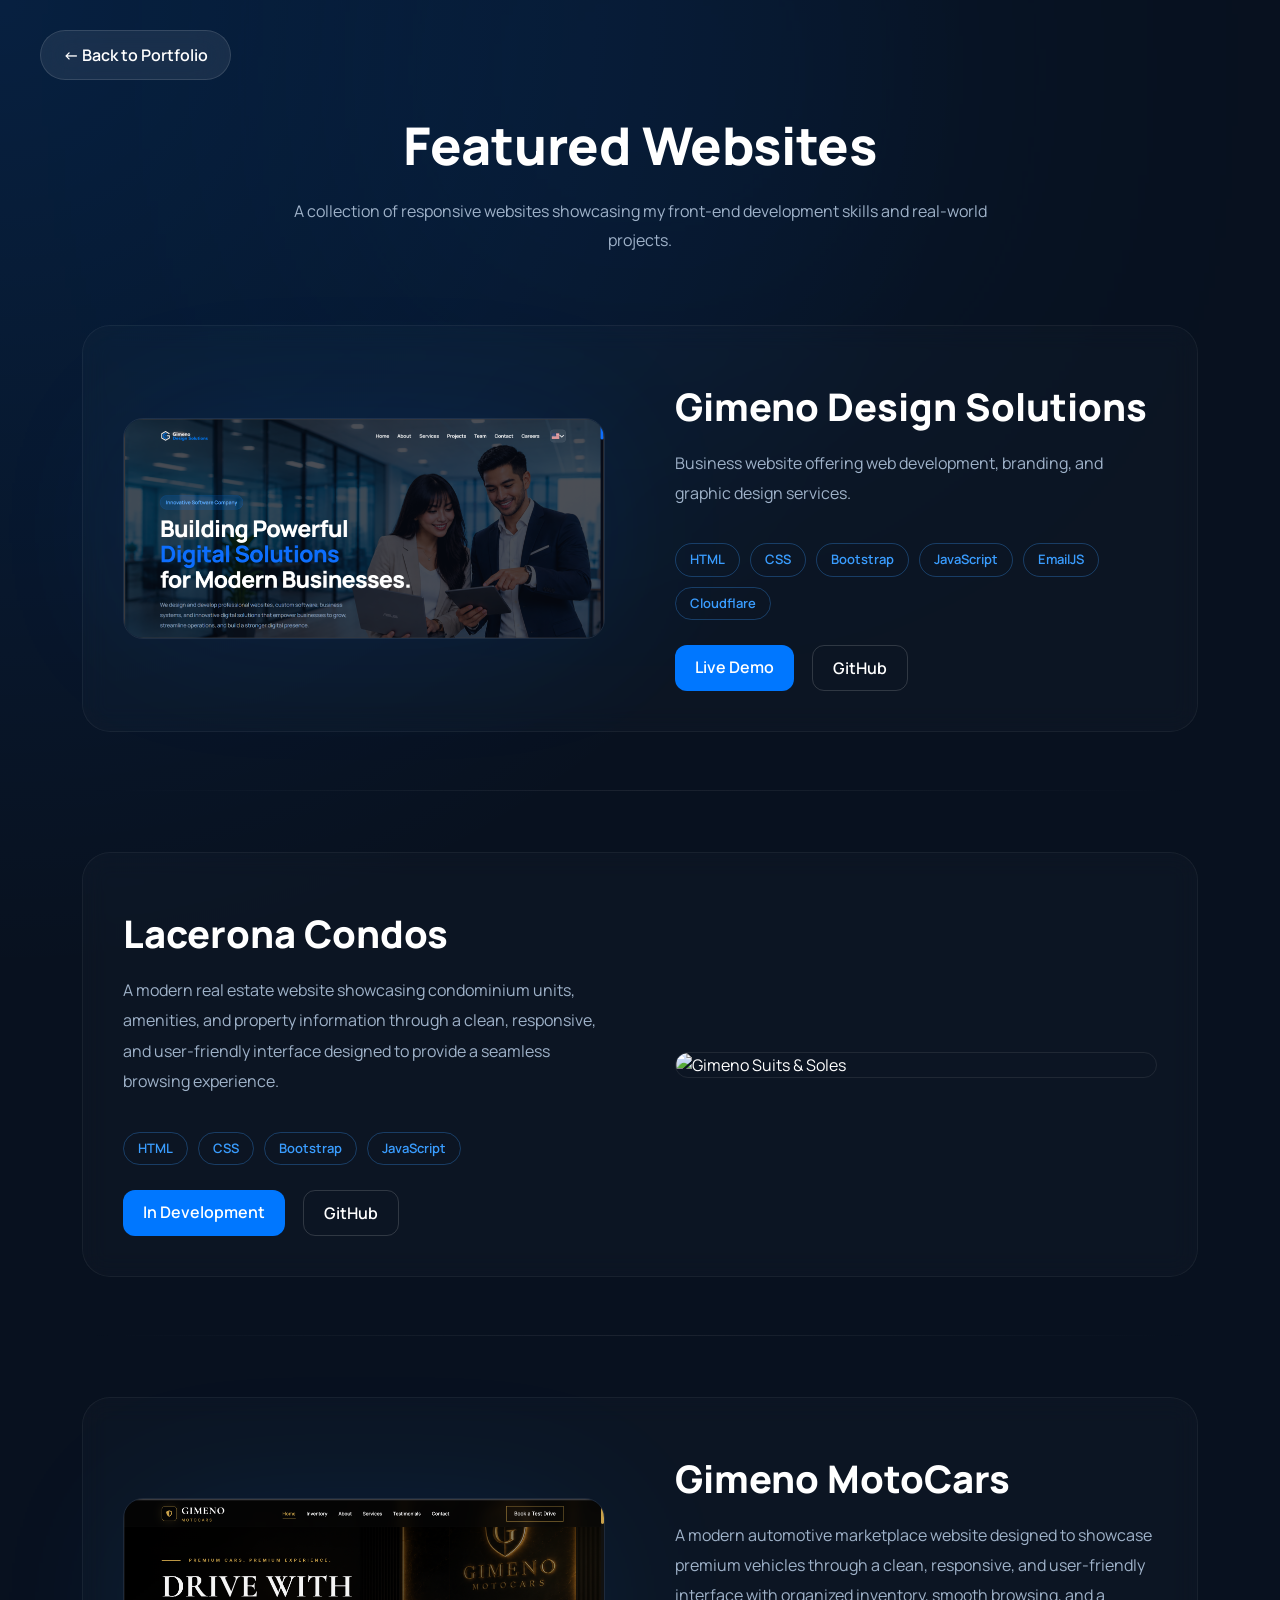
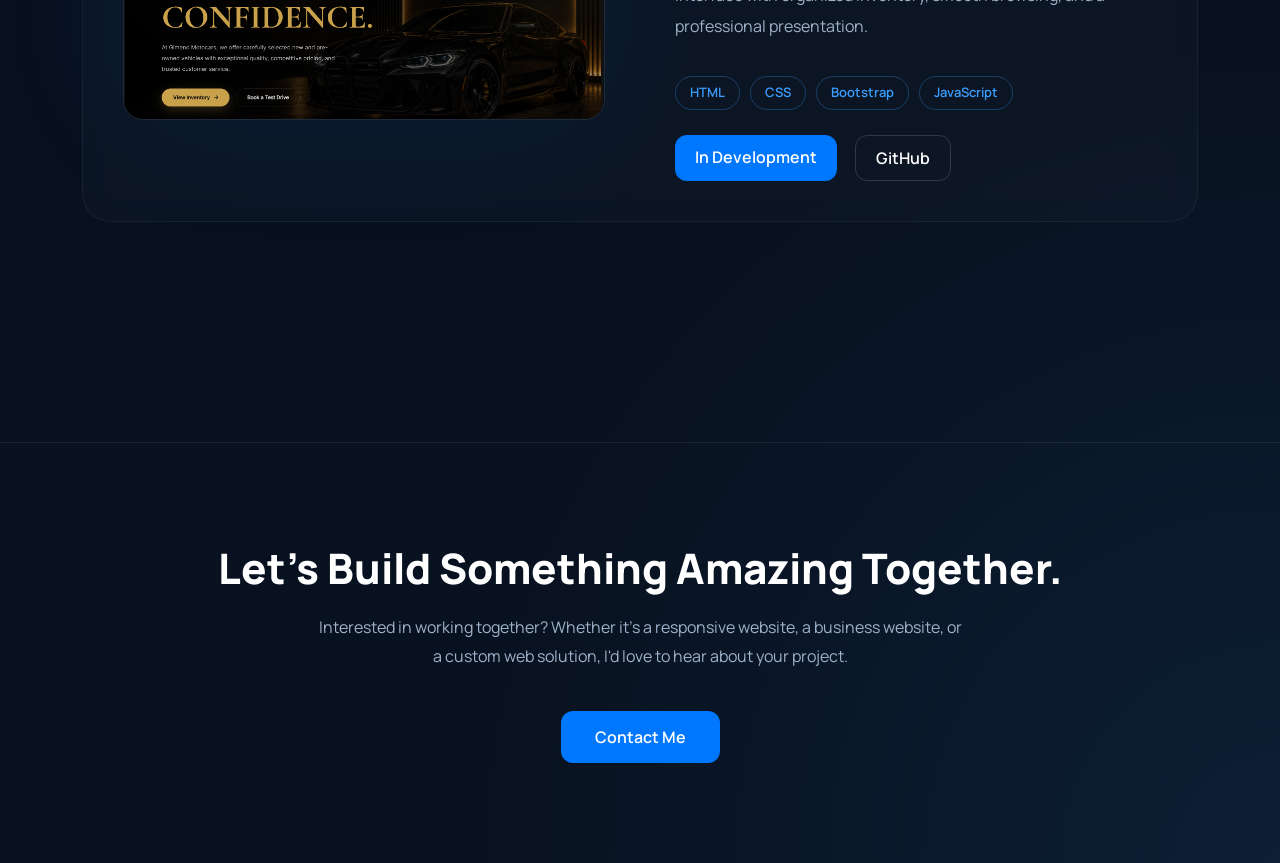
==== samples.html @ 70d606b1 "Added samples.html" ====
<!DOCTYPE html>
<html lang="en">

<head>
    <meta charset="UTF-8">
    <meta name="viewport" content="width=device-width, initial-scale=1.0">

    <title>Featured Websites | Ivy Gimeno</title>

    <!-- Bootstrap -->
    <link href="https://cdn.jsdelivr.net/npm/bootstrap@5.3.7/dist/css/bootstrap.min.css" rel="stylesheet">

    <!-- Font Awesome -->
    <link rel="stylesheet"
        href="https://cdnjs.cloudflare.com/ajax/libs/font-awesome/6.7.2/css/all.min.css">

    <!-- Google Font -->
    <link rel="preconnect" href="https://fonts.googleapis.com">
    <link rel="preconnect" href="https://fonts.gstatic.com" crossorigin>

    <link href="https://fonts.googleapis.com/css2?family=Manrope:wght@200;300;400;500;600;700;800&display=swap"
        rel="stylesheet">

    <!-- CSS -->
    <link rel="stylesheet" href="css/style.css">
</head>

<body>

    <!-- Back Button -->

    <div class="back-btn">
        <a href="index.html">
            ← Back to Portfolio
        </a>
    </div>

    <!-- Header -->

    <header class="samples-header">

        <div class="container">

            <h1>Featured Websites</h1>

            <p>
                A collection of responsive websites showcasing my front-end
                development skills and real-world projects.
            </p>

        </div>

    </header>

    <!-- Websites -->

    <section class="samples">

        <div class="container">

            <!-- Website 1 -->

            <div class="sample-item">

                <div class="sample-image">

                    <img src="images/y.png" alt="Gimeno Design Solutions">

                </div>

                <div class="sample-content">

                    <h2>Gimeno Design Solutions</h2>

                    <p>
                        Business website offering web development,
                        branding, and graphic design services.
                    </p>

                    <div class="project-tech">

                        <span>HTML</span>
                        <span>CSS</span>
                        <span>Bootstrap</span>
                        <span>JavaScript</span>
                        <span>EmailJS</span>
                        <span>Cloudflare</span>

                    </div>

                    <div class="sample-buttons">

                        <a href="https://gimenodesignsolutions.asia/" target="_blank">
                            Live Demo
                        </a>

                        <a href="https://github.com/ivygimeno-cmd/Gimeno-designsolutions">
                            GitHub
                        </a>

                    </div>

                </div>

            </div>

            <!-- Website 2 -->

            <div class="sample-item reverse">

                <div class="sample-image">

                    <img src="images/lacerona.png" alt="Gimeno Suits & Soles">

                </div>

                <div class="sample-content">

                   <h2>Lacerona Condos</h2>

<p>
    A modern real estate website showcasing condominium units, amenities,
    and property information through a clean, responsive, and user-friendly
    interface designed to provide a seamless browsing experience.
</p>

<div class="project-tech">

    <span>HTML</span>

    <span>CSS</span>

    <span>Bootstrap</span>

    <span>JavaScript</span>

</div>

<div class="sample-buttons">

    <a href="#">
        In Development
    </a>

    <a href="#">
        GitHub
    </a>

</div>

                </div>

            </div>

            <!-- Website 3 -->

            <div class="sample-item">

                <div class="sample-image">

                    <img src="images/project1.png" alt="Gimeno MotoCars">

                </div>

                <div class="sample-content">

                    <h2>Gimeno MotoCars</h2>

                    <p>
                        A modern automotive marketplace website designed to
                        showcase premium vehicles through a clean, responsive,
                        and user-friendly interface with organized inventory,
                        smooth browsing, and a professional presentation.
                    </p>

                    <div class="project-tech">

                        <span>HTML</span>
                        <span>CSS</span>
                        <span>Bootstrap</span>
                        <span>JavaScript</span>

                    </div>

                    <div class="sample-buttons">

                        <a href="#">
                            In Development
                        </a>

                        <a href="#">
                            GitHub
                        </a>

                    </div>

                </div>

            </div>

        </div>

    </section>

    <!-- CTA -->

    <section class="samples-cta">

        <div class="container">

            <h2>Let's Build Something Amazing Together.</h2>

            <p>
                Interested in working together? Whether it's a responsive
                website, a business website, or a custom web solution,
                I'd love to hear about your project.
            </p>

            <a href="index.html#contact" class="cta-btn">

                Contact Me

            </a>

        </div>

    </section>

    <script src="https://cdn.jsdelivr.net/npm/bootstrap@5.3.7/dist/js/bootstrap.bundle.min.js"></script>
    <script src="js/script.js"></script>

</body>

</html>
---- css/style.css ----
/* ==========================================
   GLOBAL STYLES
========================================== */

*{
    margin:0;
    padding:0;
    box-sizing:border-box;
}

html{
    scroll-behavior:smooth;
}

body{

    font-family:"Manrope",sans-serif;

    background:#081221;

    color:#ffffff;

    overflow-x:hidden;

}

a{

    text-decoration:none;

}

img{

    max-width:100%;

    display:block;

}
/* ==========================================
   NAVBAR
========================================== */

.custom-navbar{

    background:rgba(8,18,33,.75);

    backdrop-filter:blur(16px);

    border-bottom:1px solid rgba(255,255,255,.08);

    padding:18px 0;

}

.logo-img{

    height:50px;

    width:auto;

}

.nav-link:hover{

    color:#3A9DFF;

}

.nav-link.active{

    color:#0077FF;

}

.navbar-toggler{

    border:none;

    color:#fff;

}

.navbar-toggler:focus{

    box-shadow:none;

}

.navbar .nav-link.active{

    color:#ffffff !important;

}

.navbar .nav-link{

    color:#d0d7e5;

    font-weight:600;

    margin-left:25px;

    transition:.3s;

}

.navbar .nav-link:hover{

    color:#3A9DFF;

}

.btn-language{

    width:44px;

    height:44px;

    border:none;

    background:#132238;

    color:#fff;

    border-radius:12px;

    display:flex;

    align-items:center;

    justify-content:center;

    transition:.35s;

}
.btn-language i{

    font-size:18px;

}

.btn-language:hover{

    background:#0077FF;

    transform:translateY(-3px);

    box-shadow:0 10px 25px rgba(0,119,255,.25);

}

.btn-language:hover,
.btn-ai:hover{

    background:#0077FF;

}

/* ==========================================
   LANGUAGE DROPDOWN
========================================== */

.language-dropdown{

    position:relative;

}

.language-menu{

    position:absolute;

    top:55px;

    right:0;

    width:170px;

    background:#132238;

    border:1px solid rgba(255,255,255,.08);

    border-radius:14px;

    padding:8px;

    display:none;

    z-index:9999;

    box-shadow:0 15px 35px rgba(0,0,0,.35);

}

.language-menu.show{

    display:block;

}

.language-item{

    width:100%;

    background:none;

    border:none;

    color:#fff;

    padding:12px 14px;

    text-align:left;

    border-radius:10px;

    cursor:pointer;

    transition:.3s;

}

.language-item:hover{

    background:#1b3150;

}

.language-item.active{

    background:#0077FF;

}

@media(max-width:991px){

    .navbar-collapse{

        margin-top:20px;

        background:#101C30;

        padding:20px;

        border-radius:15px;

    }

    .nav-link{

        margin:12px 0;

    }

    .btn-language,
    .btn-ai{

        width:100%;

        margin-top:12px;

    }

}
/* ==========================================
   HERO
========================================== */

.hero{

    min-height:100vh;

    display:flex;

    align-items:center;

    position:relative;

    overflow:hidden;

    padding-top:120px;

}

/* Background Glow */

.hero::before{

    content:"";

    position:absolute;

    width:650px;

    height:650px;

    background:#0077FF;

    filter:blur(180px);

    opacity:.12;

    top:-200px;

    right:-150px;

    border-radius:50%;

}

.hero-content{

    position:relative;

    z-index:2;

    padding-top:30px;

}

.hero h1{

    font-size:4.5rem;
    font-weight:800;
    line-height:1.05;
    margin-bottom:30px;

}

.hero h1 span{

    color:#0077FF;
    white-space:nowrap;
    display:inline;

}

.hero-description{

    color:#9FB2C9;

    font-size:17px;

    line-height:1.5;

    max-width:620px;

    margin-top:20px;

}

.hero-buttons{

    margin-top:50px;

    display:flex;

    gap:20px;

    flex-wrap:wrap;

}

.btn-primary-custom{

    background:#0077FF;

    color:#fff;

    padding:16px 34px;

    border-radius:14px;

    font-weight:700;

    transition:.3s;

}

.btn-primary-custom:hover{

    background:#0060d1;

    color:#fff;

    transform:translateY(-4px);

}

.btn-secondary-custom{

    border:2px solid #0077FF;

    color:#fff;

    padding:16px 34px;

    border-radius:14px;

    font-weight:700;

    transition:.3s;

}

.btn-secondary-custom:hover{

    background:#0077FF;

    color:#fff;

}

.hero-image{

    width:100%;
    max-width:530px;
    height:auto;

    position:relative;
    top:10px;
    

}

.hero-right{

    display:flex;

    justify-content:flex-end;

    align-items:center;

    padding-left:40px;

}
/* ===============================
   HERO IMAGE WRAPPER
================================ */

.hero-image-wrapper{

    position:relative;

    display:inline-block;

}
.hero-image-wrapper::before{

    content:"";

    position:absolute;

    width:400px;

    height:400px;

    background:#0077FF;

    border-radius:50%;

    filter:blur(120px);

    opacity:.35;

    z-index:-1;

    top:50%;

    left:50%;

    transform:translate(-50%,-50%);

}
.hero-card{

    position:absolute;

    bottom:20px;
    left:-20px;

    background:rgba(12,22,40,.45);

    backdrop-filter:blur(14px);

    border:1px solid rgba(255,255,255,.08);

    border-radius:18px;

    padding:18px 24px;

    box-shadow:0 10px 30px rgba(0,0,0,.25);

}
.hero-card-content h5{

    margin:0;

    font-size:18px;

    font-weight:800;

    letter-spacing:1px;

    color:#ffffff;

}

.hero-card-content p{

    margin:3px 0;

    color:#3A9DFF;

    font-size:15px;

    font-weight:600;

}

.hero-card-content span{

    display:block;

    margin-top:6px;

    color:#3A9DFF;

    font-size:15px;

    font-weight:600;

    letter-spacing:.5px;

}

/* ==========================================
   RESPONSIVE HERO
========================================== */

@media (max-width:991px){

    .hero{

        text-align:center;

        padding-top:140px;

    }

    .hero h1{

        font-size:2.8rem;

    }

    .hero-description{

        margin:auto;

    }

    .hero-buttons{

        justify-content:center;

    }

    .hero-image{

    margin-top:40px;

    max-width:400px;

}
        .hero-card{

        position:relative;

        left:0;

        bottom:0;

        margin:25px auto 0;

    }

}

@media (max-width:576px){

    .hero h1{

        font-size:2.2rem;

    }

    .hero p{

        font-size:1rem;

    }

    .hero-image{

        max-width:280px;

    }

}

/* ==========================================
   ABOUT
========================================== */

.about{

    padding:140px 0;

    background:#0d1728;

    border-top:1px solid rgba(255,255,255,.05);

}

.about h2{


    margin-top:18px;

    font-size:3.5rem;

    font-weight:900;

    line-height:1.15;

    background:linear-gradient(
        90deg,
        #ffffff 0%,
        #cfe7ff 55%,
        #3A9DFF 100%
    );

    -webkit-background-clip:text;
    -webkit-text-fill-color:transparent;
    background-clip:text;
    color:#3A9DFF;

    text-shadow:
        0 0 10px rgba(58,157,255,.45),
        0 0 25px rgba(58,157,255,.30);


}

.about-text{

    color:#9FB2C9;

    font-size:18px;

    line-height:1.9;

    margin-bottom:25px;

}

/* ==========================================
   TECH STACK
========================================== */

.tech-stack{

    display:flex;

    flex-wrap:wrap;

    gap:15px;

    margin-top:35px;

}

.tech-stack span{

    display:flex;

    align-items:center;

    gap:10px;

    padding:12px 18px;

    background:#132238;

    border:1px solid rgba(255,255,255,.08);

    border-radius:14px;

    color:#fff;

    font-weight:600;

    position:relative;

    overflow:hidden;

    transition:all .35s ease;

}

.tech-stack span i{

    color:#3A9DFF;

    font-size:18px;

    transition:.35s;

}

.tech-stack span::before{

    content:"";

    position:absolute;

    top:0;

    left:-100%;

    width:100%;

    height:100%;

    background:linear-gradient(
        90deg,
        transparent,
        rgba(58,157,255,.18),
        transparent
    );

    transition:.6s;

}

.tech-stack span:hover::before{

    left:100%;

}

.tech-stack span:hover{

    transform:translateY(-4px);

    border-color:#0077FF;

    box-shadow:0 10px 30px rgba(0,119,255,.18);

}

.tech-stack span:hover i{

    transform:scale(1.15);

}


@media(max-width:576px){

    .tech-stack{

        justify-content:center;

    }

    .tech-stack span{

        font-size:14px;

        padding:10px 15px;

    }

}



/* ==========================================
   PROJECTS
========================================== */

.project-grid{

    display:grid;

    grid-template-columns:repeat(3,1fr);

    gap:30px;

    margin-top:60px;

}

.project-card{

    background:#132238;

    border:1px solid rgba(255,255,255,.08);

    border-radius:20px;

    overflow:hidden;

    min-height:500px;

    position:relative;

    transition:.35s;

    display:flex;

    flex-direction:column;

}

.project-card::before{

    content:"";

    position:absolute;

    top:0;

    left:0;

    width:100%;

    height:3px;

    background:#0077FF;

    transform:scaleX(0);

    transform-origin:left;

    transition:.35s;

}

.project-card:hover{

    transform:translateY(-8px);

    border-color:#7ab0ed;

    box-shadow:0 15px 40px rgba(0,119,255,.15);

}

.project-card:hover::before{

    transform:scaleX(1);

}

.project-image{

    overflow:hidden;

}

.project-image img{

    width:100%;

    transition:.4s;

}

.project-card:hover img{

    transform:scale(1.05);

}

.project-content{

    padding:24px;

    display:flex;

    flex-direction:column;

    flex:1;

}

.project-content h4{

    font-size:24px;

    font-weight:700;

    margin-bottom:15px;

}

.project-content p{

    color:#9FB2C9;

    line-height:1.8;

}


.project-links{

    display:flex;

    justify-content:space-between;

    margin-top:auto;

}

.project-links a{

    display:inline-flex;

    align-items:center;

    justify-content:center;

    padding:10px 20px;

    border-radius:12px;

    background:#0077FF;

    color:#fff;

    text-decoration:none;

    font-weight:600;

    transition:.3s;

}

.project-links a:hover{

    background:#3A9DFF;

    transform:translateY(-2px);

    box-shadow:0 8px 20px rgba(0,119,255,.25);

}

























/* ==========================================
   CONTACT
========================================== */

.contact{

    padding:140px 0;

    background:#081221;

}

.contact h2{

    font-size:3rem;

    font-weight:800;

    line-height:1.2;

    margin-bottom:25px;

}

.contact h2 span{

    color:#3A9DFF;

}

.contact-text{

    color:#9FB2C9;

    line-height:1.7;

    margin-bottom:40px;

    font-size:18px;

}

.contact-info{

    display:flex;

    flex-direction:column;

    gap:20px;

}

.contact-item{

    display:flex;

    align-items:flex-start;

    gap:18px;

    padding-left:18px;

    border-left:2px solid #0077FF;

}

.contact-item i{

    color:#3A9DFF;

    font-size:20px;

    margin-top:3px;

}

.contact-item i{

    color:#3A9DFF;

    font-size:18px;

    margin-top:4px;

}

.contact-item p{

    margin:2px 0 0;

    color:#fff;

    font-size:16px;

    font-weight:500;

}

.contact-form{

    background:#132238;

    transform:translateY(10px);

    padding:20px;

    border-radius:20px;

    border:1px solid rgba(255,255,255,.08);

}

.contact-form textarea{

    height:110px;

    resize:none;

}

.contact-form h3{

    margin-bottom:30px;

    font-weight:700;

}

.contact-form .form-control{

    background:#0f1d31;

    border:1px solid rgba(255,255,255,.08);

    color:#fff;

    margin-bottom:20px;

    padding:15px;

    border-radius:12px;

}

.contact-form .form-control:focus{

    background:#0f1d31;

    border-color:#0077FF;

    color:#fff;

    box-shadow:0 0 20px rgba(0,119,255,.15);

}

.contact-form textarea{

    resize:none;

}

.btn-send{

    width:100%;

    border:none;

    background:#0077FF;

    color:#fff;

    padding:15px;

    border-radius:12px;

    font-weight:700;

    transition:.35s;

}

.btn-send:hover{

    transform:translateY(-3px);

    box-shadow:0 12px 35px rgba(0,119,255,.30);

}

.contact-form ::placeholder{

    color:#798fab;

    opacity:1;

}


@media(max-width:991px){

    .contact{

        padding:100px 0;

    }

    .contact h2{

        font-size:2.3rem;

        text-align:center;

    }

    .contact-text{

        text-align:center;

    }

    .contact-info{

        margin-bottom:40px;

    }

}

@media(max-width:576px){

    .contact-form{

        padding:25px;

    }

    .contact h2{

        font-size:1.9rem;

    }

}







































































































/* =====================
   SHEVY hehehe
========================================== */

.ai-chat-btn{

    position:fixed;

    right:30px;

    bottom:30px;

    background:rgba(16,28,48,.92);

    backdrop-filter:blur(18px);

    border:1px solid rgba(255,255,255,.08);

    border-radius:60px;

    padding:10px 30px;

    display:flex;

    align-items:center;

    gap:12px;

    color:#fff;

    cursor:pointer;

    z-index:9999;

    transition:.35s;

    box-shadow:0 10px 35px rgba(0,0,0,.35);

}

.ai-chat-btn i{

    width:40px;

    height:40px;

    background:#0077FF;

    border-radius:50%;

    display:flex;

    align-items:center;

    justify-content:center;

    font-size:20px;

}

.ai-chat-btn span{

    font-size:16px;

    font-weight:700;

}

.ai-chat-btn:hover{

    transform:translateY(-6px);

    background:#132238;

    box-shadow:0 15px 45px rgba(0,119,255,.35);

}


/* ===========================
   SHEVY CHAT WINDOW
=========================== */

.shevy-chat{

    position:fixed;

    right:30px;

    bottom:100px;

    width:360px;

    height:520px;

    background:rgba(19,34,56,.78);

    backdrop-filter:blur(22px);

    -webkit-backdrop-filter:blur(22px);

    border:1px solid rgba(255,255,255,.08);

    border-radius:24px;

    display:none;

    flex-direction:column;

    overflow:hidden;

    z-index:9998;

    box-shadow:
        0 20px 50px rgba(0,0,0,.45),
        0 0 35px rgba(0,119,255,.10);

}

.shevy-chat.active{

    display:flex;

}

.shevy-header{

    display:flex;

    justify-content:space-between;

    align-items:center;

    padding:18px 22px;

    background:rgba(255,255,255,.03);

    backdrop-filter:blur(12px);

    border-bottom:1px solid rgba(255,255,255,.08);

}

.shevy-header h5{

    margin:0;

    font-size:18px;

    font-weight:700;

}

.shevy-header span{

    font-size:13px;

    color:#3A9DFF;

}

.shevy-header button{

    background:none;

    border:none;

    color:#fff;

    font-size:22px;

    cursor:pointer;

}

.shevy-messages{

    flex:1;

    padding:20px;

    overflow-y:auto;

}

.bot-message{

    background:rgba(255,255,255,.04);

    border:1px solid rgba(255,255,255,.06);

    color:#fff;

    padding:14px 18px;

    border-radius:18px;

    line-height:1.7;

    margin-bottom:15px;

}

.user-message{

    background:#0077FF;

    color:#fff;

    padding:14px 18px;

    border-radius:18px;

    margin-left:60px;

    margin-bottom:15px;

}
.shevy-input{

    background:rgba(255,255,255,.02);

    border-top:1px solid rgba(255,255,255,.08);

}

.shevy-input input{

    flex:1;

    border:none;

    outline:none;

    background:transparent;

    color:#fff;

    padding:18px;

    font-size:15px;

}

.shevy-input input::placeholder{

    color:#9FB2C9;

}

.shevy-input button{

    width:60px;

    height:60px;

    border:none;

    background:#0077FF;

    color:#fff;

    cursor:pointer;

    transition:.3s;

}

.shevy-input button:hover{

    background:#0060d1;

}


@media(max-width:768px){

    .shevy-chat{

        width:calc(100% - 30px);

        height:70vh;

        right:15px;

        bottom:85px;

    }

}
/* ===========================
   SHEVY LOADING
=========================== */

.shevy-loading{

    position:absolute;

    inset:0;

    background:rgba(19,34,56,.95);

    backdrop-filter:blur(25px);

    display:flex;

    flex-direction:column;

    justify-content:center;

    align-items:center;

    gap:25px;

    z-index:20;

}

.shevy-loading i{

    font-size:60px;

    color:#3A9DFF;

    animation:pulse 1.3s infinite;

}

/* ===============================
   SHEVY BUTTON
========================================== */

.ai-chat-btn{

    position:fixed;

    right:30px;

    bottom:30px;

    background:rgba(16,28,48,.92);

    backdrop-filter:blur(10px);

    -webkit-backdrop-filter:blur(18px);

    border:1px solid rgba(255,255,255,.08);

    border-radius:60px;

    padding:10px 28px;

    display:flex;

    align-items:center;

    gap:12px;

    color:#fff;

    cursor:pointer;

    z-index:9999;

    transition:.35s;

    box-shadow:0 10px 35px rgba(0,0,0,.35);

}

.ai-chat-btn:hover{

    transform:translateY(-5px);

    background:#132238;

}

.ai-chat-btn i{

    width:40px;

    height:40px;

    background:#0077FF;

    border-radius:50%;

    display:flex;

    align-items:center;

    justify-content:center;

    font-size:18px;

}

.ai-chat-btn span{

    font-weight:600;

}


/* ==========================================
   SHEVY CHAT
========================================== */

.shevy-chat{

    position:fixed;

    right:30px;

    bottom:100px;

    width:360px;

    height:520px;

    background:rgba(19,34,56,.82);

    backdrop-filter:blur(22px);

    -webkit-backdrop-filter:blur(22px);

    border:1px solid rgba(255,255,255,.08);

    border-radius:22px;

    overflow:hidden;

    display:flex;

    flex-direction:column;

    z-index:9998;

    box-shadow:0 20px 50px rgba(0,0,0,.45);

    opacity:0;

    visibility:hidden;

    transform:translateY(20px);

    transition:.35s;

}

.shevy-chat.active{

    opacity:1;

    visibility:visible;

    transform:translateY(0);

}


/* ==========================================
   LOADING
========================================== */

.shevy-loading{

    position:absolute;

    inset:0;

    background:rgba(19,34,56,.96);

    backdrop-filter:blur(20px);

    display:flex;

    flex-direction:column;

    justify-content:center;

    align-items:center;

    z-index:5;

    transition:.4s;

}

.shevy-loading.hide{

    opacity:0;

    visibility:hidden;

}

.loading-dot{

    width:12px;

    height:12px;

    background:#3A9DFF;

    border-radius:50%;

    box-shadow:0 0 18px #3A9DFF;

    animation:pulse 1.2s infinite;

    margin-bottom:18px;

}

.shevy-loading h4{

    color:#fff;

    margin-bottom:6px;

}

.shevy-loading p{

    color:#9FB2C9;

    font-size:14px;

    margin-bottom:24px;

}

.loading-bar{

    width:170px;

    height:4px;

    background:rgba(255,255,255,.08);

    border-radius:50px;

    overflow:hidden;

}

.loading-bar span{

    display:block;

    width:0;

    height:100%;

    background:#0077FF;

    animation:loading 1.3s linear forwards;

}


/* ==========================================
   CHAT BODY
========================================== */

.shevy-body{

    display:flex;

    flex-direction:column;

    height:100%;

    opacity:0;

    transition:.4s;

}

.shevy-body.show{

    opacity:1;

}


/* ==========================================
   HEADER
========================================== */

.shevy-header{

    padding:18px 20px;

    display:flex;

    justify-content:space-between;

    align-items:center;

    border-bottom:1px solid rgba(255,255,255,.08);

}

.shevy-header h5{

    margin:0;

    font-size:18px;

    font-weight:700;

}

.shevy-header span{

    color:#3A9DFF;

    font-size:13px;

}

.shevy-header button{

    background:none;

    border:none;

    color:#fff;

    font-size:22px;

    cursor:pointer;

}


/* ==========================================
   MESSAGES
========================================== */

.shevy-messages{

    flex:1;

    overflow-y:auto;

    padding:20px;

}

.bot-message{

    background:rgba(255,255,255,.05);

    border:1px solid rgba(255,255,255,.06);

    padding:14px 18px;

    border-radius:18px;

    margin-bottom:15px;

    color:#fff;

    line-height:1.7;

}

.user-message{

    background:#0077FF;

    padding:14px 18px;

    border-radius:18px;

    margin-bottom:15px;

    margin-left:60px;

    color:#fff;

}


/* ==========================================
   INPUT
========================================== */

.shevy-input{

    display:flex;

    border-top:1px solid rgba(255,255,255,.08);

}

.shevy-input input{

    flex:1;

    border:none;

    outline:none;

    background:transparent;

    color:#fff;

    padding:18px;

}

.shevy-input input::placeholder{

    color:#9FB2C9;

}

.shevy-input button{

    width:60px;

    border:none;

    background:#0077FF;

    color:#fff;

    cursor:pointer;

}


/* ==========================================
   ANIMATION
========================================== */

@keyframes pulse{

    0%{

        transform:scale(1);

        opacity:.5;

    }

    50%{

        transform:scale(1.4);

        opacity:1;

    }

    100%{

        transform:scale(1);

        opacity:.5;

    }

}

@keyframes loading{

    from{

        width:0;

    }

    to{

        width:100%;

    }

}


/* ==========================================
   MOBILE
========================================== */

@media(max-width:768px){

    .ai-chat-btn{

        right:15px;

        bottom:15px;

        padding:10px 16px;

    }

    .ai-chat-btn span{

        display:none;

    }

    .shevy-chat{

        width:calc(100% - 30px);

        height:70vh;

        right:15px;

        bottom:85px;

    }

}



/* ==========================================
   SAMPLES
========================================== */

.samples-header{

    padding:90px 0 70px;

    text-align:center;

}

.samples-header h1{

    font-size:52px;

    font-weight:800;

    margin-top:25px;

}

.samples-header p{

    max-width:700px;

    margin:20px auto 0;

    color:#9FB2C9;

    line-height:1.8;

}


.samples{

    padding-bottom:100px;

}

.sample-item{

    display:grid;

    grid-template-columns:1fr 1fr;

    gap:70px;

    align-items:center;

    margin-bottom:120px;

}

.sample-item.reverse .sample-image{

    order:2;

}

.sample-item.reverse .sample-content{

    order:1;

}

.sample-image img{

    width:100%;

    border-radius:20px;

    border:1px solid rgba(255,255,255,.08);

    transition:.35s;

}

.sample-image img:hover{

    transform:translateY(-8px);

    box-shadow:0 18px 45px rgba(0,119,255,.18);

}

.sample-content h2{

    font-size:38px;

    margin:18px 0;

    font-weight:800;

}

.sample-content p{

    color:#9FB2C9;

    line-height:1.9;

    margin-bottom:35px;

}

.sample-buttons{

    display:flex;

    gap:18px;

}

.sample-buttons a{

    padding:10px 20px;

    border-radius:12px;

    text-decoration:none;

    font-weight:600;

    transition:.3s;

}

.sample-buttons a:first-child{

    background:#0077FF;

    color:#fff;

}

.sample-buttons a:first-child:hover{

    background:#3A9DFF;

}

.sample-buttons a:last-child{

    border:1px solid rgba(255,255,255,.15);

    color:#fff;

}

.sample-buttons a:last-child:hover{

    border-color:#3A9DFF;

    color:#3A9DFF;

}

.back-btn{
    position: fixed;
    top: 30px;
    left: 40px;
    z-index: 999;
}

.back-btn a{
    display:inline-flex;
    align-items:center;
    gap:10px;
    padding:12px 22px;

    color:#fff;
    text-decoration:none;
    font-weight:600;

    background:rgba(255,255,255,.08);
    border:1px solid rgba(255,255,255,.12);
    border-radius:50px;

    backdrop-filter:blur(18px);
    -webkit-backdrop-filter:blur(18px);

    transition:.35s;
}

.back-btn a:hover{
    background:#0077ff;
    border-color:#0077ff;
    transform:translateY(-3px);
    box-shadow:0 12px 30px rgba(0,119,255,.35);
}

@media(max-width:991px){

    .sample-item{

        grid-template-columns:1fr;

        gap:35px;

    }

    .sample-item.reverse .sample-image,

    .sample-item.reverse .sample-content{

        order:unset;

    }

    .samples-header h1{

        font-size:40px;

    }

    .sample-content h2{

        font-size:30px;

    }

}
.project-tech{

    display:flex;

    flex-wrap:wrap;

    gap:10px;

    margin:25px 0;

}

.project-tech span{

    padding:6px 14px;

    border:1px solid rgba(58,157,255,.3);

    border-radius:50px;

    color:#3A9DFF;

    font-size:13px;

    font-weight:600;

}
/* ==========================================
   SAMPLES CTA
========================================== */

.samples-cta{

    padding:100px 0;

    text-align:center;

    border-top:1px solid rgba(255,255,255,.08);

}

.samples-cta h2{

    font-size:42px;

    font-weight:800;

    margin-bottom:20px;

}

.samples-cta p{

    max-width:650px;

    margin:0 auto 40px;

    color:#9FB2C9;

    line-height:1.8;

}

.cta-btn{

    display:inline-block;

    padding:14px 34px;

    background:#0077FF;

    color:#fff;

    text-decoration:none;

    border-radius:12px;

    font-weight:600;

    transition:.3s;

}

.cta-btn:hover{

    background:#3A9DFF;

    transform:translateY(-3px);

    box-shadow:0 12px 30px rgba(0,119,255,.25);

}
/* ==========================================
   BACKGROUND GRADIENT
========================================== */

body{
    background:
        radial-gradient(circle at top left,
            rgba(0,119,255,.15),
            transparent 35%),

        radial-gradient(circle at bottom right,
            rgba(58,157,255,.10),
            transparent 30%),

        #08111f;

    overflow-x:hidden;
}
.samples-header{
    position:relative;
}

.samples-header::before{

    content:"";

    position:absolute;

    width:500px;
    height:500px;

    background:#0077ff;

    filter:blur(180px);

    opacity:.10;

    top:-180px;
    left:50%;
    transform:translateX(-50%);

    z-index:-1;

}

.sample-item{

    padding:40px;

    border-radius:28px;

    background:rgba(255,255,255,.02);

    border:1px solid rgba(255,255,255,.05);

    backdrop-filter:blur(12px);

    transition:.35s;

}

.sample-item:hover{

    border-color:rgba(58,157,255,.25);

    transform:translateY(-6px);

}

.sample-image{

    position:relative;

}

.sample-image::after{

    content:"";

    position:absolute;

    inset:20px;

    background:#0077ff;

    filter:blur(80px);

    opacity:.12;

    z-index:-1;

}

.sample-item{

    position:relative;

}

.sample-item::after{

    content:"";

    position:absolute;

    bottom:-60px;
    left:0;

    width:100%;
    height:1px;

    background:linear-gradient(
        90deg,
        transparent,
        rgba(255,255,255,.08),
        transparent
    );

}

.sample-item:last-child::after{
    display:none;
}
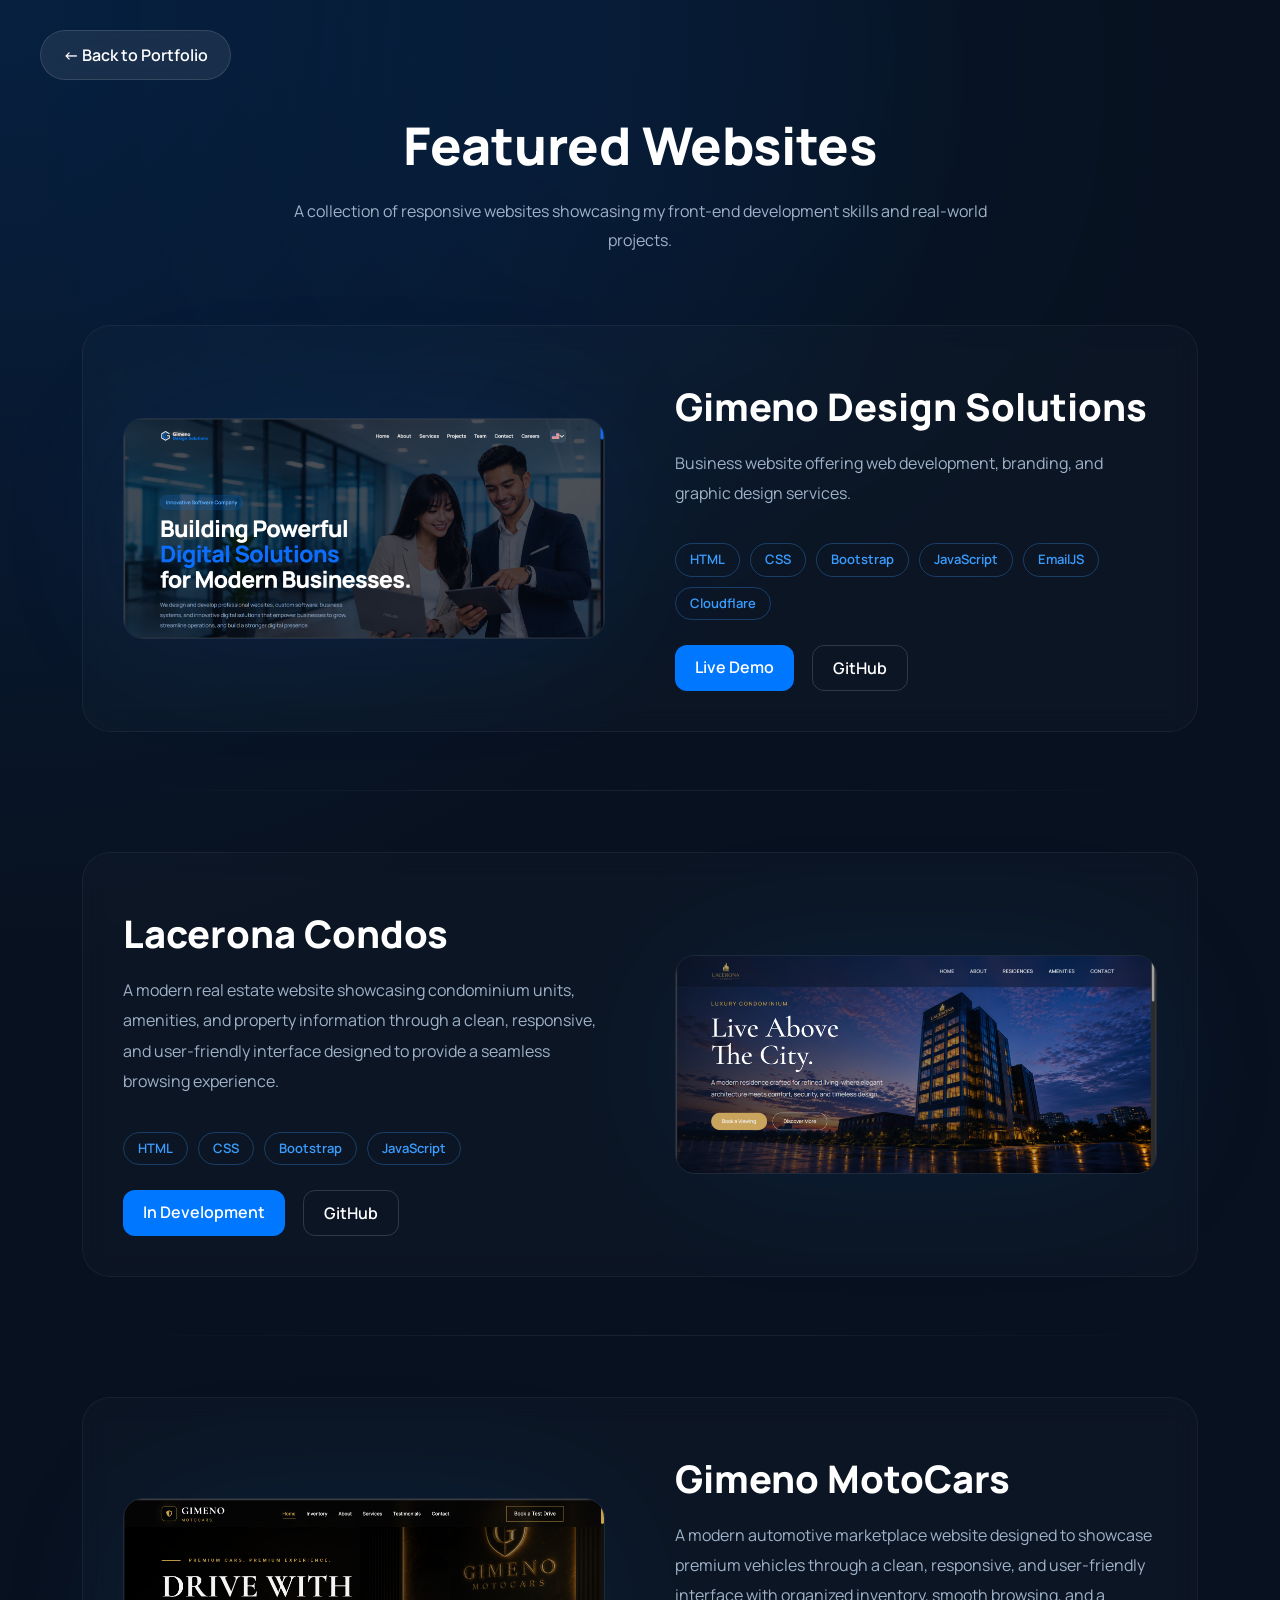
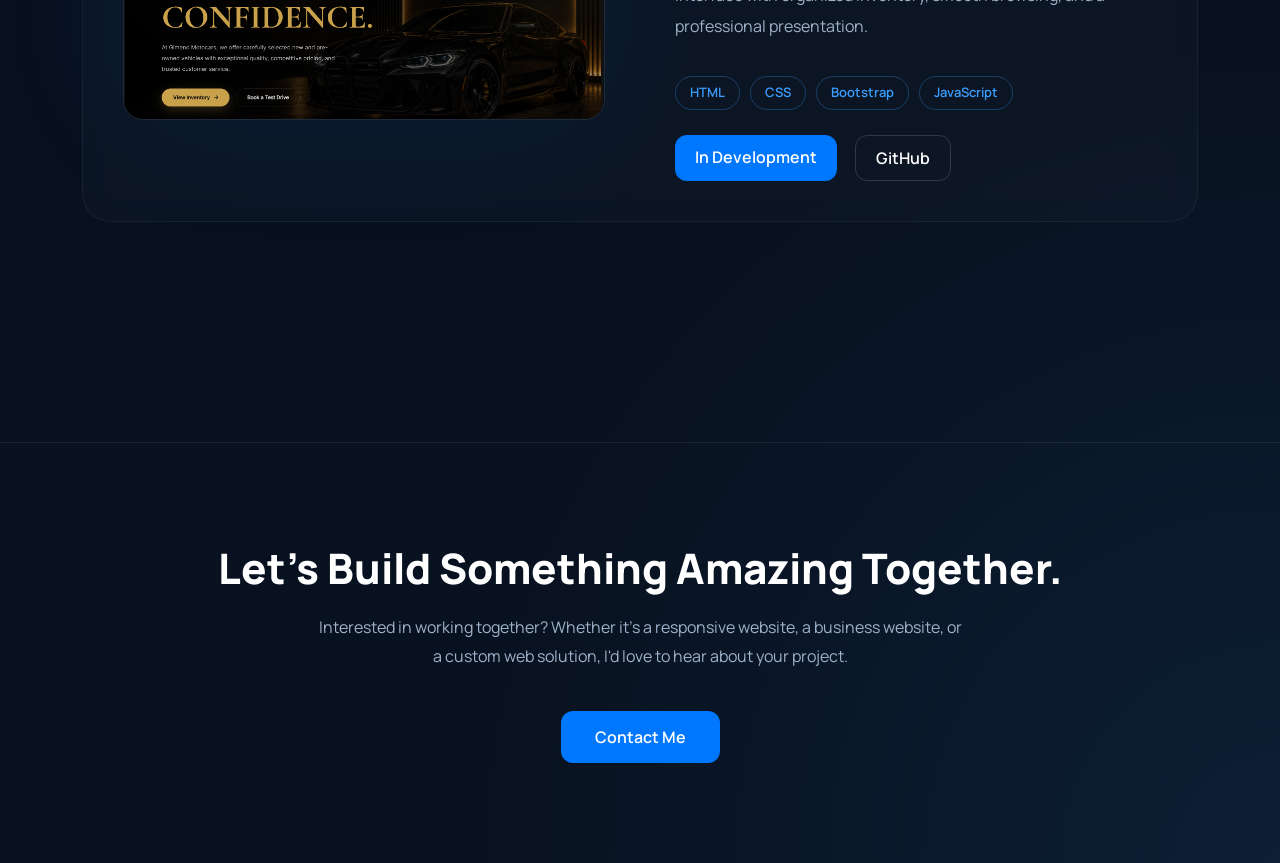
==== commit 3d352604: "add link edit lacerona" ====
--- a/samples.html
+++ b/samples.html
@@ -138,11 +138,11 @@
 
 <div class="sample-buttons">
 
-    <a href="#">
+    <a href="https://laceronacondos.vercel.app/">
         In Development
     </a>
 
-    <a href="#">
+    <a href="https://github.com/ivygimeno-cmd/laceronacondos">
         GitHub
     </a>
 
@@ -184,11 +184,11 @@
 
                     <div class="sample-buttons">
 
-                        <a href="#">
+                        <a href="https://gimenomotors.vercel.app/">
                             In Development
                         </a>
 
-                        <a href="#">
+                        <a href="https://github.com/ivygimeno-cmd/gimenomotors">
                             GitHub
                         </a>
 
